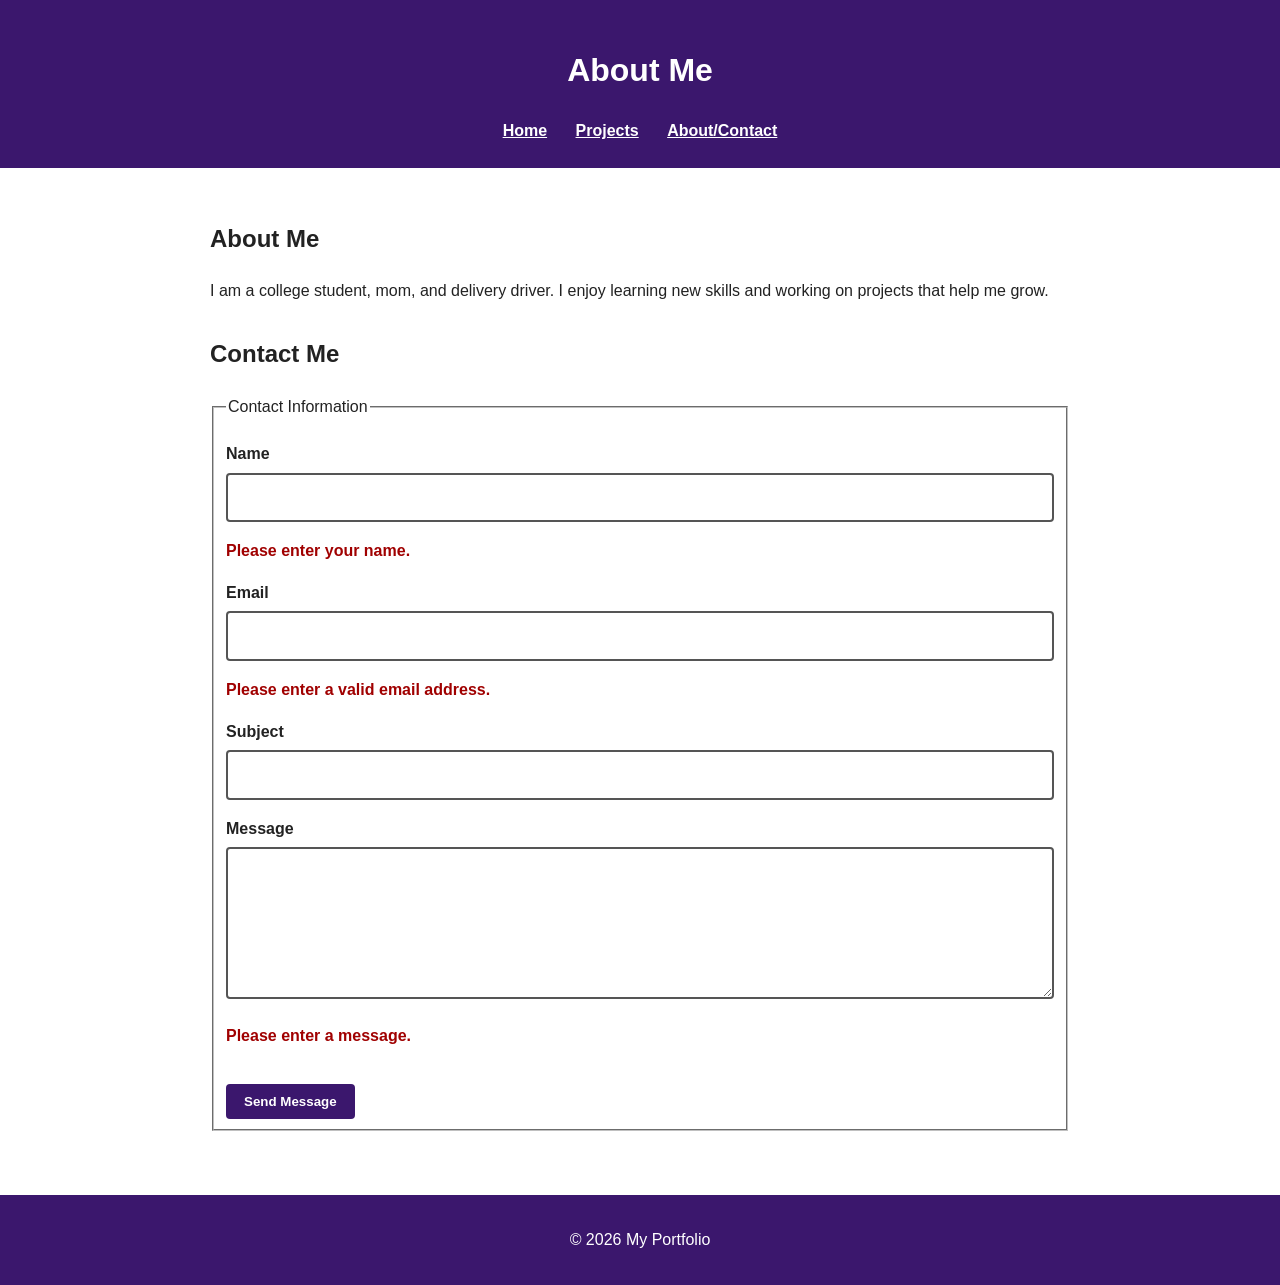
==== about.html @ aa31d97e "first commit" ====
<!DOCTYPE html>
<html lang="en">
<head>
    <meta charset="UTF-8">
    <meta name="viewport" content="width=device-width, initial-scale=1.0">
    <title>About and Contact | My Portfolio</title>
    <link rel="stylesheet" href="css/style.css">
</head>
<body>

<header>
    <h1>About Me</h1>
    <nav aria-label="Main navigation">
        <a href="index.html">Home</a>
        <a href="projects.html">Projects</a>
        <a href="about.html">About/Contact</a>
    </nav>
</header>

<main>
    <section>
        <h2>About Me</h2>
        <p>I am a college student, mom, and delivery driver. I enjoy learning new skills and working on projects that help me grow.</p>
    </section>

    <section>
        <h2>Contact Me</h2>

        <form>
            <fieldset>
                <legend>Contact Information</legend>

                <label for="name">Name</label>
                <input type="text" id="name" name="name" required aria-describedby="name-error">
                <p id="name-error" class="error">Please enter your name.</p>

                <label for="email">Email</label>
                <input type="email" id="email" name="email" required aria-describedby="email-error">
                <p id="email-error" class="error">Please enter a valid email address.</p>

                <label for="subject">Subject</label>
                <input type="text" id="subject" name="subject" required>

                <label for="message">Message</label>
                <textarea id="message" name="message" rows="5" required aria-describedby="message-error"></textarea>
                <p id="message-error" class="error">Please enter a message.</p>

                <button type="submit">Send Message</button>
            </fieldset>
        </form>
    </section>
</main>

<footer>
    <p>&copy; 2026 My Portfolio</p>
</footer>

</body>
</html>
---- css/style.css ----
* {
    box-sizing: border-box;
}

body {
    margin: 0;
    font-family: Arial, sans-serif;
    background-color: #ffffff;
    color: #222222;
    line-height: 1.6;
}

header {
    background-color: #3b176d;
    color: #ffffff;
    padding: 24px;
    text-align: center;
}

nav {
    margin-top: 16px;
}

nav a {
    color: #ffffff;
    margin: 0 12px;
    font-weight: bold;
}

main {
    max-width: 900px;
    margin: 0 auto;
    padding: 32px 20px;
}

section {
    margin-bottom: 32px;
}

.projects {
    display: flex;
    flex-wrap: wrap;
    gap: 24px;
}

.project-card {
    flex: 1 1 250px;
    padding: 20px;
    border: 2px solid #3b176d;
    border-radius: 8px;
    background-color: #f4effa;
}

label {
    display: block;
    margin-top: 16px;
    font-weight: bold;
}

input,
textarea {
    width: 100%;
    padding: 10px;
    margin-top: 6px;
    border: 2px solid #555555;
    border-radius: 4px;
    font: inherit;
}

button {
    margin-top: 20px;
    padding: 10px 18px;
    background-color: #3b176d;
    color: #ffffff;
    border: 0;
    border-radius: 4px;
    font-weight: bold;
}

.error {
    color: #a00000;
    font-weight: bold;
}

footer {
    background-color: #3b176d;
    color: #ffffff;
    text-align: center;
    padding: 16px;
}

@media (max-width: 600px) {
    nav a {
        display: block;
        margin: 8px;
    }
}
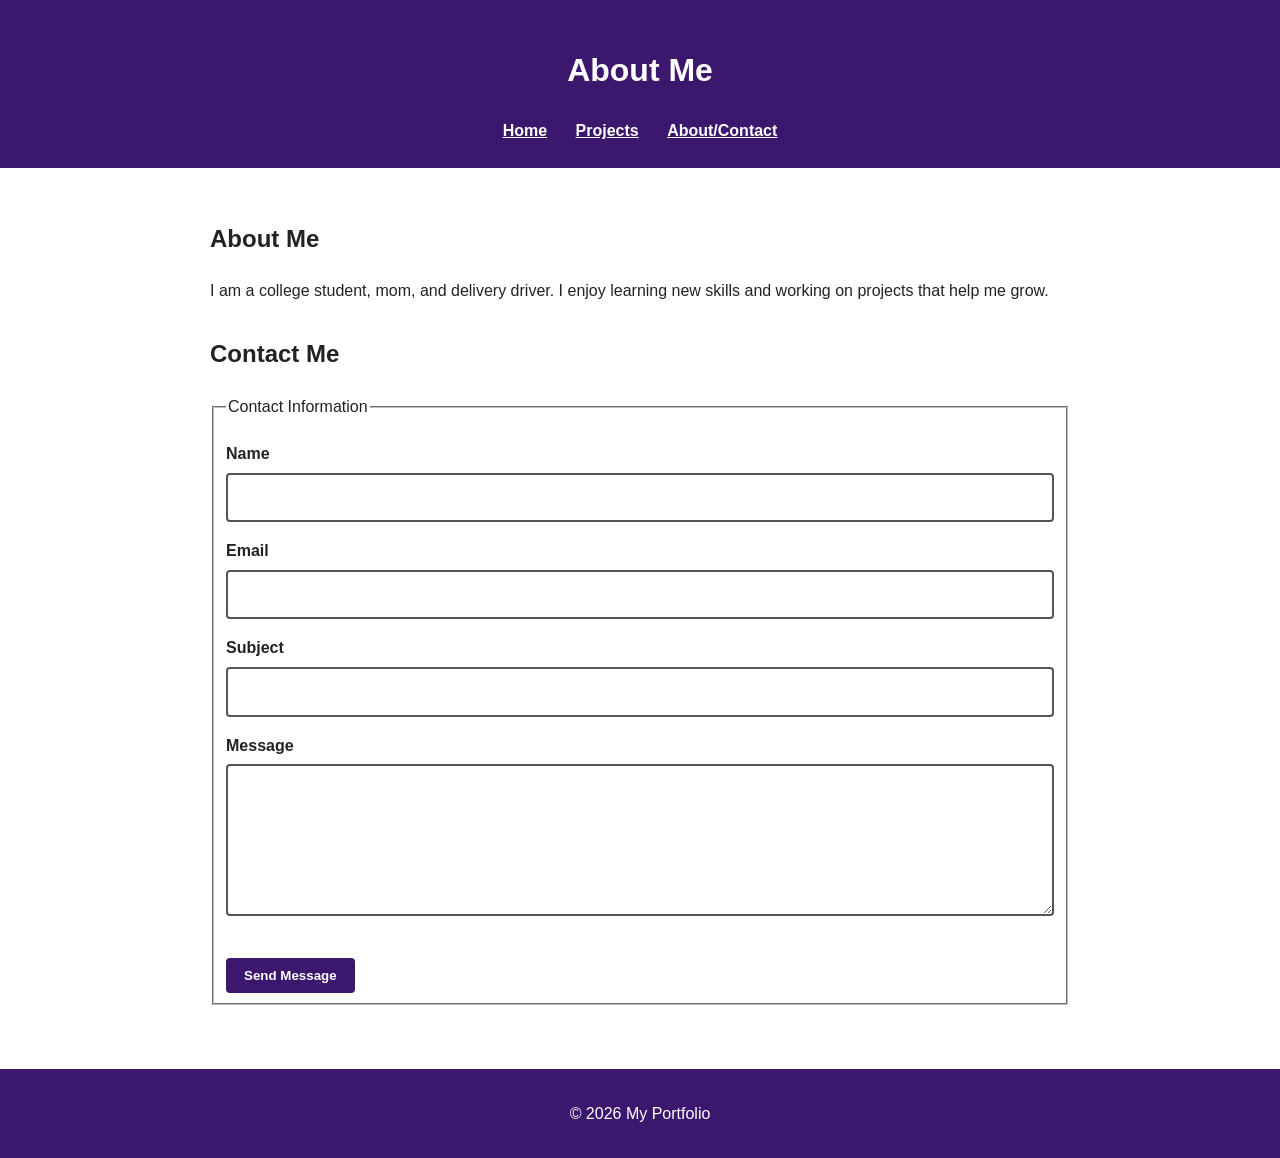
==== commit 6c20ebe7: "changes to javascript" ====
--- a/about.html
+++ b/about.html
@@ -11,7 +11,7 @@
 <header>
     <h1>About Me</h1>
     <nav aria-label="Main navigation">
-        <a href="index.html">Home</a>
+        <a href="milestone2.html">Home</a>
         <a href="projects.html">Projects</a>
         <a href="about.html">About/Contact</a>
     </nav>
@@ -26,24 +26,26 @@
     <section>
         <h2>Contact Me</h2>
 
-        <form>
+        <form id="contact-form">
             <fieldset>
                 <legend>Contact Information</legend>
 
                 <label for="name">Name</label>
                 <input type="text" id="name" name="name" required aria-describedby="name-error">
-                <p id="name-error" class="error">Please enter your name.</p>
+                <p id="name-error" class="error" aria-live="polite"></p>
 
                 <label for="email">Email</label>
                 <input type="email" id="email" name="email" required aria-describedby="email-error">
-                <p id="email-error" class="error">Please enter a valid email address.</p>
+                <p id="email-error" class="error" aria-live="polite"></p>
 
                 <label for="subject">Subject</label>
-                <input type="text" id="subject" name="subject" required>
+               <input type="text" id="subject" name="subject" required aria-describedby="subject-error">
+              <p id="subject-error" class="error" aria-live="polite"></p>
+
 
                 <label for="message">Message</label>
                 <textarea id="message" name="message" rows="5" required aria-describedby="message-error"></textarea>
-                <p id="message-error" class="error">Please enter a message.</p>
+                <p id="message-error" class="error" aria-live="polite"></p>
 
                 <button type="submit">Send Message</button>
             </fieldset>
@@ -54,7 +56,7 @@
 <footer>
     <p>&copy; 2026 My Portfolio</p>
 </footer>
-
+<script src="script.js"></script>
 </body>
 </html>
 
--- a/css/style.css
+++ b/css/style.css
@@ -95,3 +95,29 @@
         margin: 8px;
     }
 }
+
+/* JavaScript menu */
+#nav-menu {
+    display: none;
+}
+
+#nav-menu.show {
+    display: block;
+}
+
+#menu-button {
+    cursor: pointer;
+}
+
+#menu-button:focus,
+#nav-menu a:focus {
+    outline: 3px solid black;
+    outline-offset: 3px;
+}
+
+/* Form errors */
+.error {
+    color: #b00020;
+    font-size: 14px;
+    margin-top: 4px;
+}
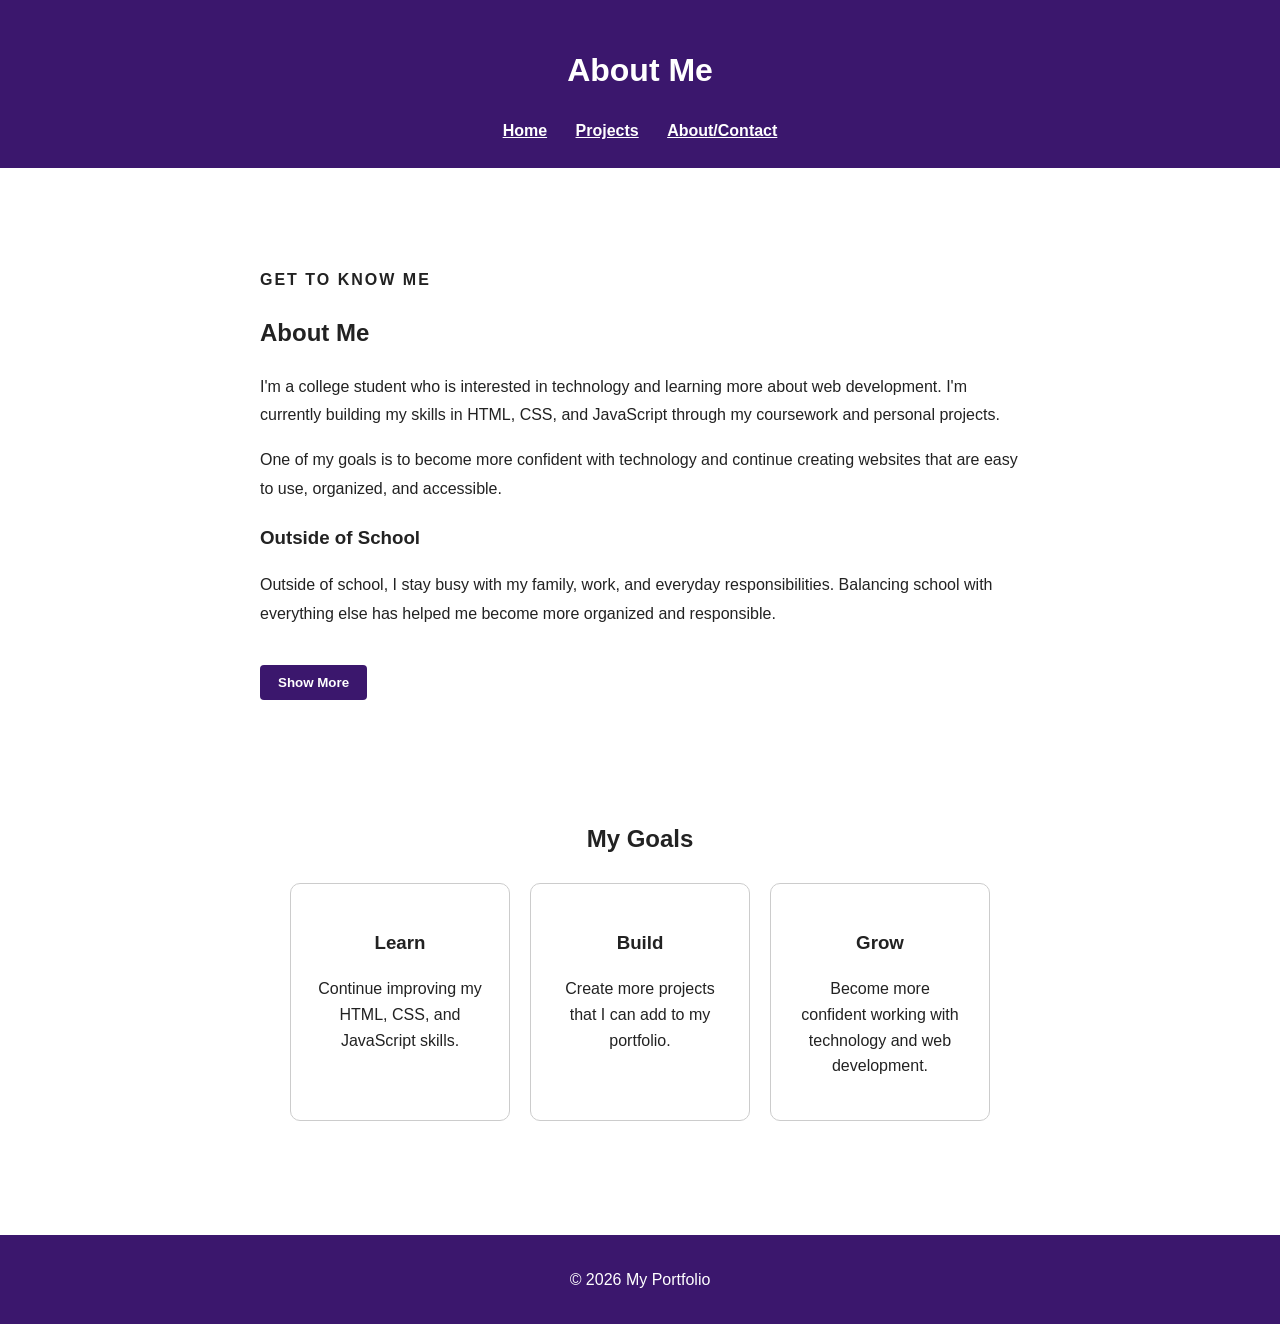
==== commit 28d8b7b8: "Redo" ====
--- a/about.html
+++ b/about.html
@@ -11,46 +11,88 @@
 <header>
     <h1>About Me</h1>
     <nav aria-label="Main navigation">
-        <a href="milestone2.html">Home</a>
+        <a href="index.html">Home</a>
         <a href="projects.html">Projects</a>
         <a href="about.html">About/Contact</a>
     </nav>
 </header>
 
 <main>
-    <section>
-        <h2>About Me</h2>
-        <p>I am a college student, mom, and delivery driver. I enjoy learning new skills and working on projects that help me grow.</p>
-    </section>
+    <section class="about-section">
+    <div class="about-content">
 
-    <section>
-        <h2>Contact Me</h2>
+   <p class="intro">Get to Know Me</p>
 
-        <form id="contact-form">
-            <fieldset>
-                <legend>Contact Information</legend>
+    <h2>About Me</h2>
 
-                <label for="name">Name</label>
-                <input type="text" id="name" name="name" required aria-describedby="name-error">
-                <p id="name-error" class="error" aria-live="polite"></p>
+    <p>
+        I'm a college student who is interested in technology
+        and learning more about web development. I'm currently
+        building my skills in HTML, CSS, and JavaScript through
+        my coursework and personal projects.
+    </p>
 
-                <label for="email">Email</label>
-                <input type="email" id="email" name="email" required aria-describedby="email-error">
-                <p id="email-error" class="error" aria-live="polite"></p>
+    <p>
+        One of my goals is to become more confident with technology
+        and continue creating websites that are easy to use,
+        organized, and accessible.
+    </p>
 
-                <label for="subject">Subject</label>
-               <input type="text" id="subject" name="subject" required aria-describedby="subject-error">
-              <p id="subject-error" class="error" aria-live="polite"></p>
+    <h3>Outside of School</h3>
+
+    <p>
+        Outside of school, I stay busy with my family, work,
+        and everyday responsibilities. Balancing school with
+        everything else has helped me become more organized
+        and responsible.
+    </p>
+
+    <button id="showMoreBtn" type="button">
+        Show More
+    </button>
+
+    <p id="extraInfo" hidden>
+        I'm continuing to learn by practicing different projects
+        and experimenting with new ways to make websites more
+        useful and accessible.
+    </p>
+
+</div>
+</section>
+
+<section class="goals-section">
+
+<h2>My Goals</h2>
+
+<div class="goal-container">
+
+    <div class="goal-card">
+        <h3>Learn</h3>
+        <p>
+            Continue improving my HTML, CSS, and JavaScript skills.
+        </p>
+    </div>
+
+    <div class="goal-card">
+        <h3>Build</h3>
+        <p>
+            Create more projects that I can add to my portfolio.
+        </p>
+    </div>
+
+    <div class="goal-card">
+        <h3>Grow</h3>
+        <p>
+            Become more confident working with technology
+            and web development.
+        </p>
+    </div>
+
+</div>
+</section>
 
 
-                <label for="message">Message</label>
-                <textarea id="message" name="message" rows="5" required aria-describedby="message-error"></textarea>
-                <p id="message-error" class="error" aria-live="polite"></p>
 
-                <button type="submit">Send Message</button>
-            </fieldset>
-        </form>
-    </section>
 </main>
 
 <footer>
--- a/css/style.css
+++ b/css/style.css
@@ -120,4 +120,134 @@
     color: #b00020;
     font-size: 14px;
     margin-top: 4px;
-}+}
+/* Portfolio Improvements */
+.hero {
+ padding: 70px 20px;
+ text-align: center;
+ }
+.hero-content {
+ max-width: 750px;
+ margin: 0 auto;
+ }
+.intro {
+ text-transform: uppercase;
+ letter-spacing: 2px;
+ font-weight: bold;
+ }
+.hero h2 {
+ font-size: 2.5rem;
+ margin-bottom: 15px;
+ }
+.hero p {
+ line-height: 1.7;
+ }
+.hero-buttons {
+ margin-top: 25px;
+ }
+.button {
+ display: inline-block;
+ padding: 12px 22px;
+ margin: 5px;
+ text-decoration: none;
+ border-radius: 6px;
+ font-weight: bold;
+ }
+.secondary-button {
+ background: transparent;
+ border: 2px solid currentColor;
+ }
+.skills-preview {
+ padding: 50px 20px;
+ text-align: center;
+ }
+.skill-container,
+ .goal-container {
+ display: flex;
+ justify-content: center;
+ gap: 20px;
+ flex-wrap: wrap;
+ margin-top: 25px;
+ }
+.skill-card,
+ .goal-card {
+ width: 220px;
+ padding: 25px;
+ border: 1px solid #ccc;
+ border-radius: 10px;
+ }
+.projects-section {
+ padding: 50px 20px;
+ text-align: center;
+ }
+.section-description {
+ max-width: 650px;
+ margin: 0 auto 30px;
+ }
+.project-container {
+ display: flex;
+ justify-content: center;
+ gap: 25px;
+ flex-wrap: wrap;
+ }
+.project-card {
+ width: 280px;
+ padding: 25px;
+ border: 1px solid #ccc;
+ border-radius: 12px;
+ text-align: left;
+ transition: transform 0.2s ease;
+ }
+.project-card:hover {
+ transform: translateY(-5px);
+ }
+.project-number {
+ font-size: 1.5rem;
+ font-weight: bold;
+ }
+.project-skills {
+ margin: 20px 0;
+ }
+.project-skills span {
+ display: inline-block;
+ padding: 5px 9px;
+ margin: 3px;
+ border-radius: 5px;
+ border: 1px solid #ccc;
+ font-size: 0.85rem;
+ }
+.project-link {
+ font-weight: bold;
+ text-decoration: none;
+ }
+.about-section {
+ max-width: 800px;
+ margin: auto;
+ padding: 50px 20px;
+ }
+.about-section p {
+ line-height: 1.8;
+ }
+.goals-section {
+ padding: 50px 20px;
+ text-align: center;
+ }
+@media (max-width: 600px) {
+.hero h2 {
+    font-size: 2rem;
+}
+
+.project-card,
+.skill-card,
+.goal-card {
+    width: 100%;
+    max-width: 350px;
+}
+
+.button {
+    display: block;
+    margin: 10px auto;
+    max-width: 250px;
+}
+}
+
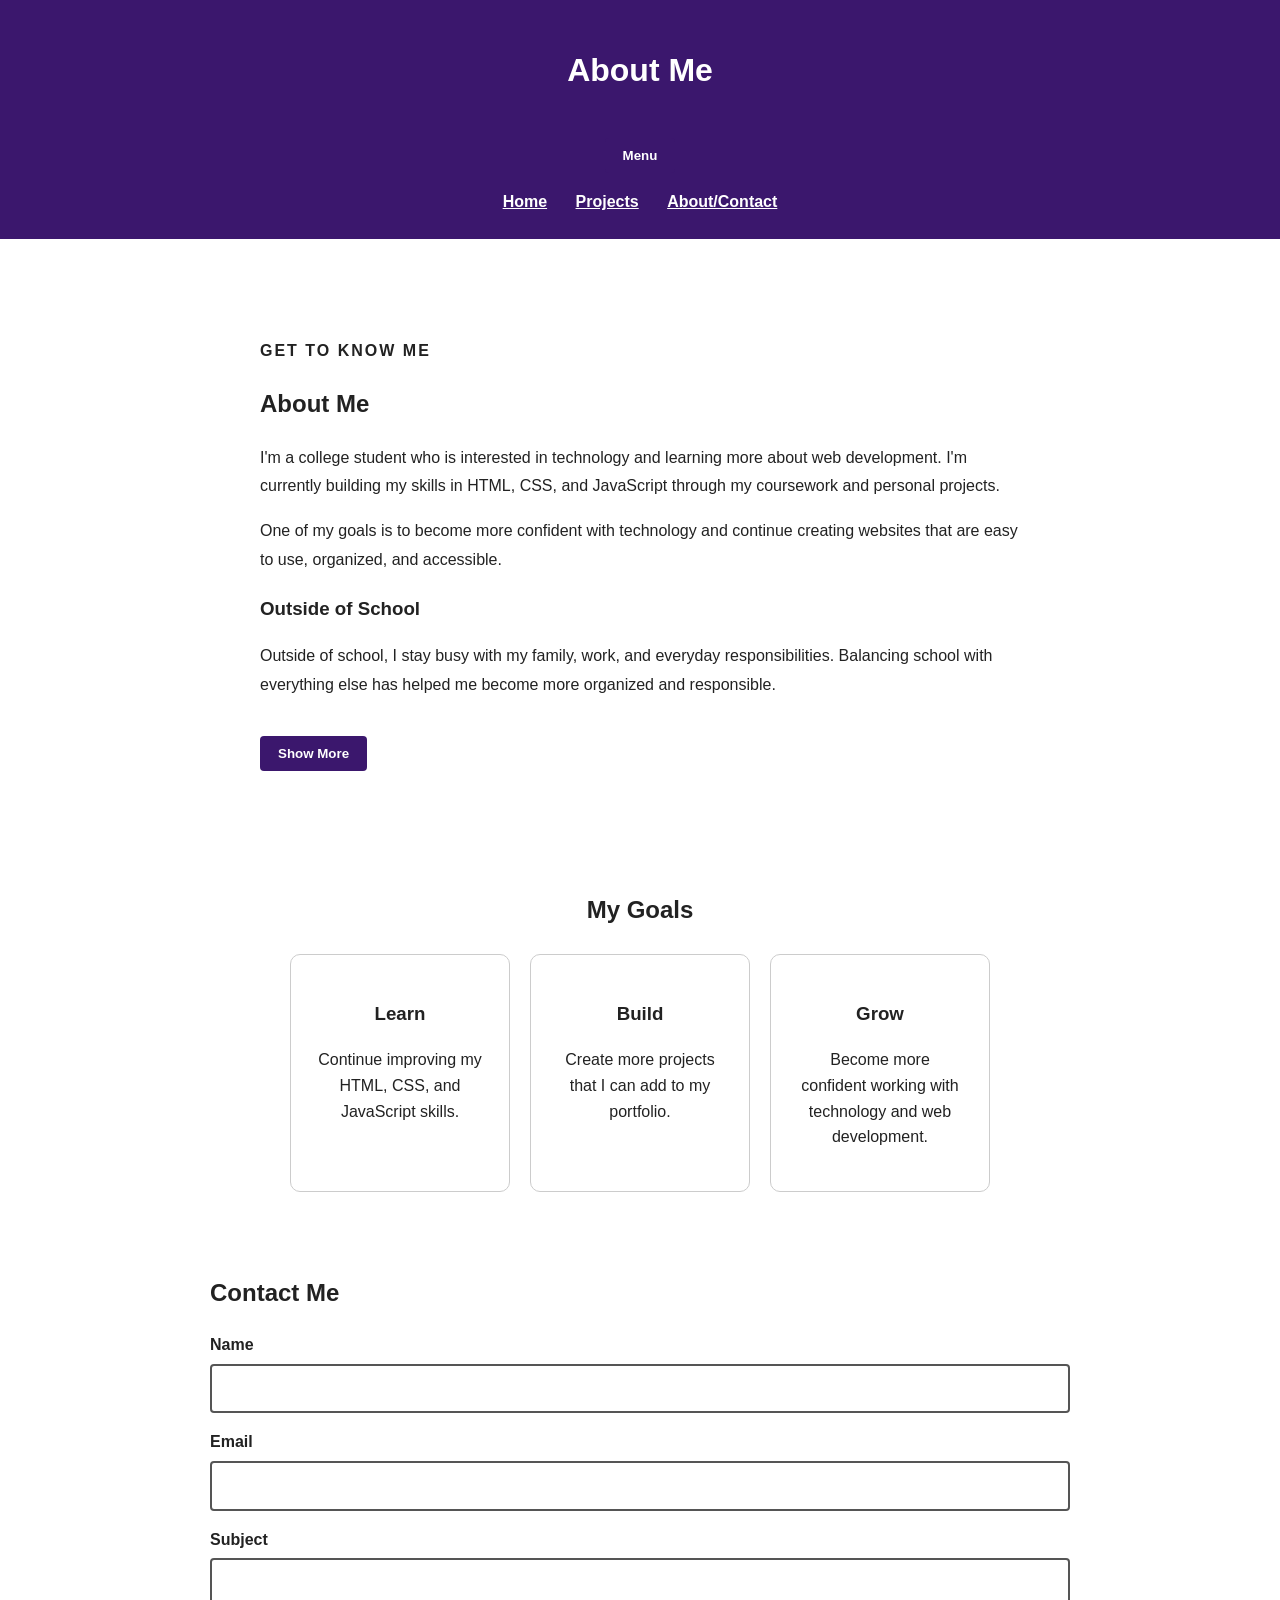
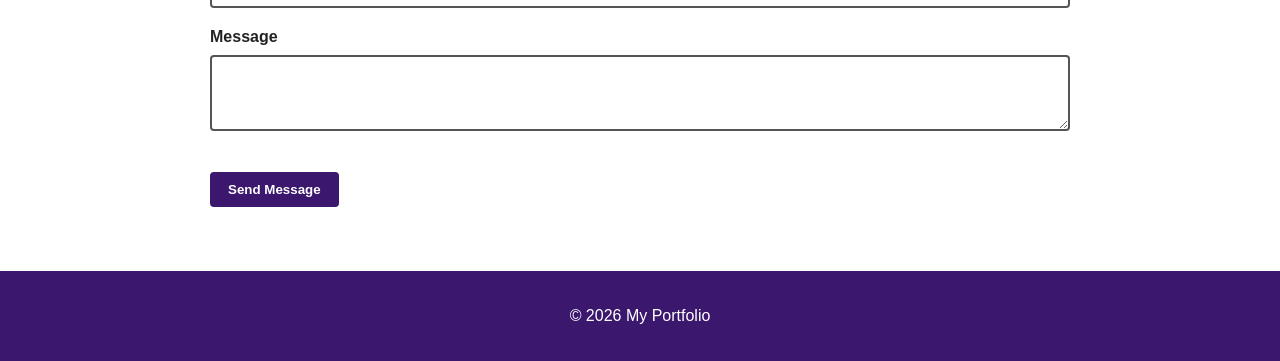
==== commit cdcc92bf: "Final praject changes" ====
--- a/about.html
+++ b/about.html
@@ -10,6 +10,10 @@
 
 <header>
     <h1>About Me</h1>
+    <button id="menu-button" type="button" aria-expanded="false" aria-controls="nav-menu">
+    Menu
+</button>
+
     <nav aria-label="Main navigation">
         <a href="index.html">Home</a>
         <a href="projects.html">Projects</a>
@@ -91,7 +95,37 @@
 </div>
 </section>
 
+<section class="contact-section">
+    <h2>Contact Me</h2>
 
+    <form id="contact-form">
+        <div>
+            <label for="name">Name</label>
+            <input type="text" id="name" name="name" required>
+            <p id="name-error" class="error"></p>
+        </div>
+
+        <div>
+            <label for="email">Email</label>
+            <input type="email" id="email" name="email" required>
+            <p id="email-error" class="error"></p>
+        </div>
+
+        <div>
+            <label for="subject">Subject</label>
+            <input type="text" id="subject" name="subject" required>
+            <p id="subject-error" class="error"></p>
+        </div>
+
+        <div>
+            <label for="message">Message</label>
+            <textarea id="message" name="message" required></textarea>
+            <p id="message-error" class="error"></p>
+        </div>
+
+        <button type="submit">Send Message</button>
+    </form>
+</section>
 
 </main>
 
